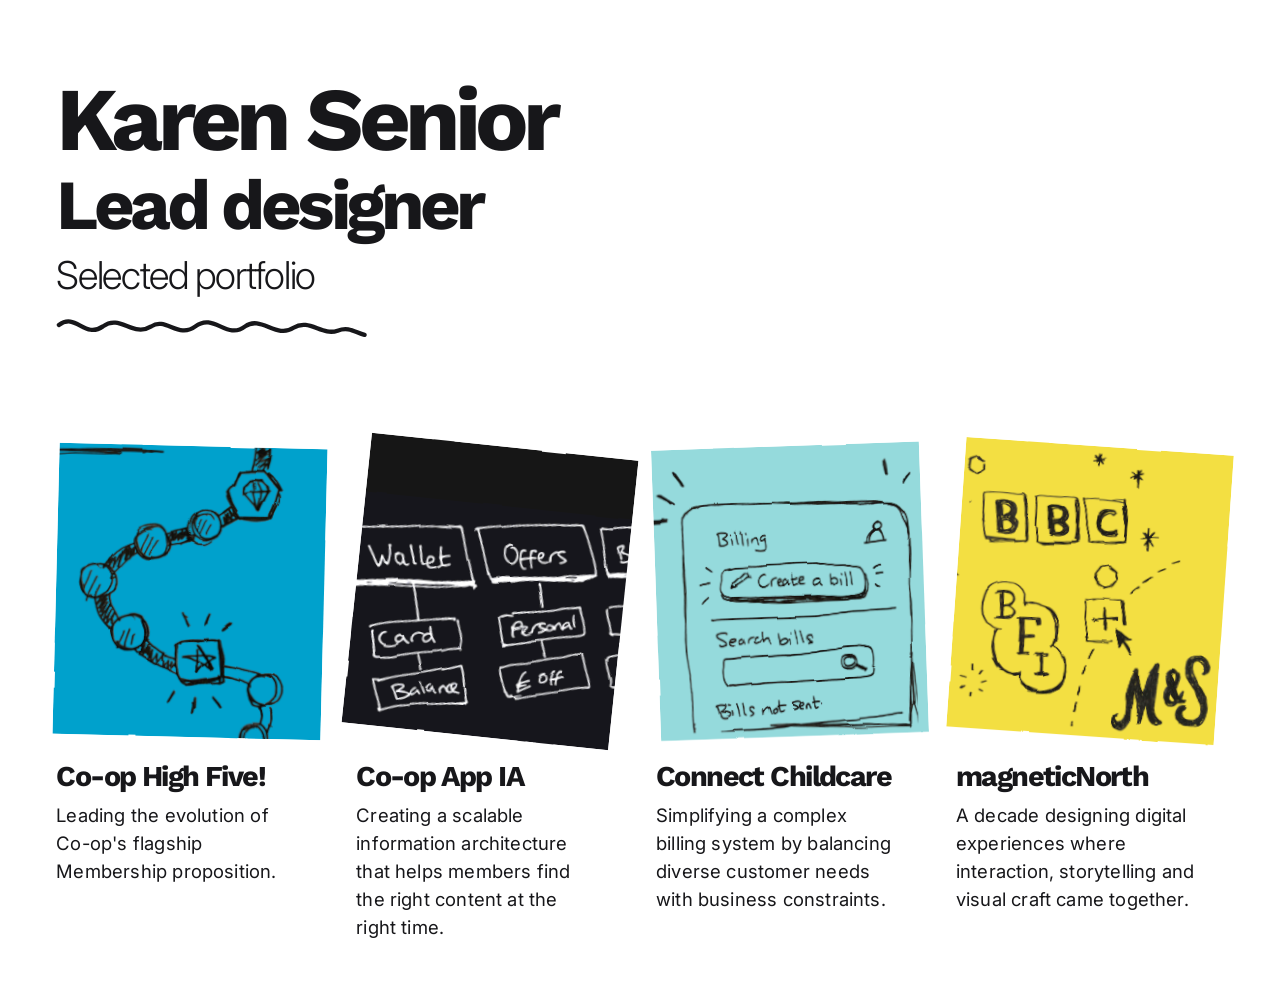
==== 03 Site/index.html @ f151f7a8 "Initial portfolio" ====
<!doctype html>
<html lang="en">
  <head>
    <meta charset="UTF-8" />
    <meta name="viewport" content="width=device-width, initial-scale=1.0" />
    <meta name="description" content="Selected work by Karen Senior, lead designer." />
    <title>Karen Senior — Lead designer</title>
    <link rel="stylesheet" href="styles.css" />
    <link rel="stylesheet" href="typography.css" />
  </head>
  <body>
    <svg class="motion-filters" aria-hidden="true" focusable="false">
      <filter id="hand-drawn-wiggle" x="-3%" y="-3%" width="106%" height="106%">
        <feTurbulence type="fractalNoise" baseFrequency="0.012 0.009" numOctaves="2" seed="8" result="noise">
          <animate attributeName="baseFrequency" values="0.018 0.012;0.009 0.022;0.022 0.011;0.018 0.012" dur="1.9s" repeatCount="indefinite" />
        </feTurbulence>
        <feDisplacementMap in="SourceGraphic" in2="noise" scale="3.5" xChannelSelector="R" yChannelSelector="G" />
      </filter>
    </svg>
    <main class="portfolio">
      <header class="intro">
        <p class="name">Karen Senior</p>
        <h1>Lead designer</h1>
        <p class="eyebrow">Selected portfolio</p>
        <svg class="scribble" viewBox="0 0 225 20" aria-hidden="true"><path d="M2 7c12-9 18 10 31 1 12-9 21 8 34 0 10-7 19 9 31 0 13-10 22 10 35 0 11-8 22 9 34 1 11-7 20 6 31 2 8-3 12 1 19 3" fill="none" stroke="currentColor" stroke-width="3" stroke-linecap="round"/></svg>
      </header>

      <section class="projects" aria-label="Selected projects">
        <a class="project high-five" href="co-op-high-five.html">
          <span class="art"><img src="assets/high-five-hero.png" alt="Co-op High Five illustration" /></span>
          <span class="project-copy"><strong>Co-op High Five!</strong><span>Leading the evolution of Co-op's flagship Membership proposition.</span></span>
        </a>
        <a class="project app-ia" href="co-op-app-ia.html">
          <span class="art"><img src="assets/coop-ia-hero.png" alt="Co-op App information architecture sketch" /></span>
          <span class="project-copy"><strong>Co-op App IA</strong><span>Creating a scalable information architecture that helps members find the right content at the right time.</span></span>
        </a>
        <a class="project childcare" href="connect-childcare.html">
          <span class="art"><img src="assets/connect-childcare-hero.png" alt="Connect Childcare billing sketch" /></span>
          <span class="project-copy"><strong>Connect Childcare</strong><span>Simplifying a complex billing system by balancing diverse customer needs with business constraints.</span></span>
        </a>
        <a class="project magnetic" href="magnetic-north.html">
          <span class="art"><img src="assets/magneticnorth-hero.png" alt="magneticNorth lettering illustration" /></span>
          <span class="project-copy"><strong>magneticNorth</strong><span>A decade designing digital experiences where interaction, storytelling and visual craft came together.</span></span>
        </a>
      </section>
    </main>
  </body>
</html>
---- 03 Site/styles.css ----
@import url('https://fonts.googleapis.com/css2?family=Inter:wght@300;400&family=Work+Sans:wght@700&display=swap');

:root { --ink:#17171a; --paper:#fff; }
* { box-sizing:border-box; }
body { margin:0; background:var(--paper); color:var(--ink); font-family:"Inter", Arial, sans-serif; font-weight:400; letter-spacing:.01em; }
h1, h2, h3 { font-family:"Work Sans", Arial, sans-serif; font-weight:700; }
.portfolio { max-width:1920px; margin:auto; padding:clamp(2.5rem, 6vw, 5.5rem) clamp(1.5rem, 4.4vw, 5.2rem) 4rem; }
.intro { margin-bottom:clamp(4.5rem, 8vw, 8rem); }
.name, h1, .eyebrow { margin:0; letter-spacing:-.065em; line-height:.96; }
.name { font-size:clamp(3.6rem, 7vw, 7.1rem); font-family:"Work Sans", Arial, sans-serif; font-weight:700; }
h1 { margin-top:.13em; font-size:clamp(3rem, 5.5vw, 5.9rem); font-weight:700; }
.eyebrow { margin-top:.4em; font-size:30px; font-weight:300; line-height:1.08; letter-spacing:-.035em; }
.scribble { display:block; width:clamp(17rem, 25vw, 29rem); max-width:100%; margin-top:1.15rem; }
.projects { display:grid; grid-template-columns:repeat(4, minmax(0, 1fr)); gap:clamp(1rem, 2.5vw, 3.2rem); align-items:start; }
.project { color:inherit; text-decoration:none; display:block; min-width:0; }
.art { display:block; aspect-ratio: .92; overflow:hidden; transition:transform .25s ease, box-shadow .25s ease; }
.art img { display:block; width:100%; height:100%; object-fit:cover; filter:url(#hand-drawn-wiggle); }
.motion-filters { position:absolute; width:0; height:0; overflow:hidden; }
.high-five .art { --tilt:1.42deg; --hover-tilt:-2.58deg; transform:rotate(var(--tilt)); }
.app-ia .art { --tilt:6deg; --hover-tilt:2deg; transform:rotate(var(--tilt)); }
.childcare .art { --tilt:-2deg; --hover-tilt:2deg; transform:rotate(var(--tilt)); }
.magnetic .art { --tilt:4deg; --hover-tilt:0deg; transform:rotate(var(--tilt)); }
.project-copy { display:block; padding-top:clamp(1.5rem, 2vw, 2.5rem); }
.project-copy strong { display:block; font-family:"Work Sans", Arial, sans-serif; font-size:clamp(1.45rem, 2.25vw, 2.85rem); font-weight:700; line-height:1; letter-spacing:-.055em; }
.project-copy span { display:block; margin-top:.7rem; max-width:80%; font-size:clamp(1rem, 1.45vw, 1.65rem); line-height:1.06; letter-spacing:.01em; }
.project:hover .art, .project:focus-visible .art { transform:translateY(-.5rem) rotate(var(--hover-tilt)); box-shadow:0 .7rem 1.4rem rgb(0 0 0 / .13); }
.project:focus-visible { outline:3px solid #1266c3; outline-offset:7px; }
@media (min-width: 768px) { .eyebrow { font-size:clamp(2.25rem, 3vw, 3.25rem); } }
@media (max-width: 880px) { .projects { grid-template-columns:repeat(2, minmax(0, 1fr)); gap:3rem 1.5rem; } }
@media (max-width: 510px) { .portfolio { padding-top:2.25rem; } .intro { margin-bottom:4rem; } .projects { grid-template-columns:1fr; gap:7.3125rem; } .art { aspect-ratio:1.15; } .project-copy strong { font-size:2rem; } .project-copy span { font-size:1.25rem; } }
@media (prefers-reduced-motion: reduce) { .art img { filter:none; } .art, .project:hover .art, .project:focus-visible .art { transition:none; transform:rotate(var(--tilt)); } }
---- 03 Site/typography.css ----
/* Slightly more open tracking for reading copy. */
body { letter-spacing:.01em; }
.project-copy span,
.details p,
.case-copy p,
.case-copy li { letter-spacing:.01em !important; line-height:1.5 !important; }

.project-copy span,
.details p,
.case-copy section { max-width:90% !important; }
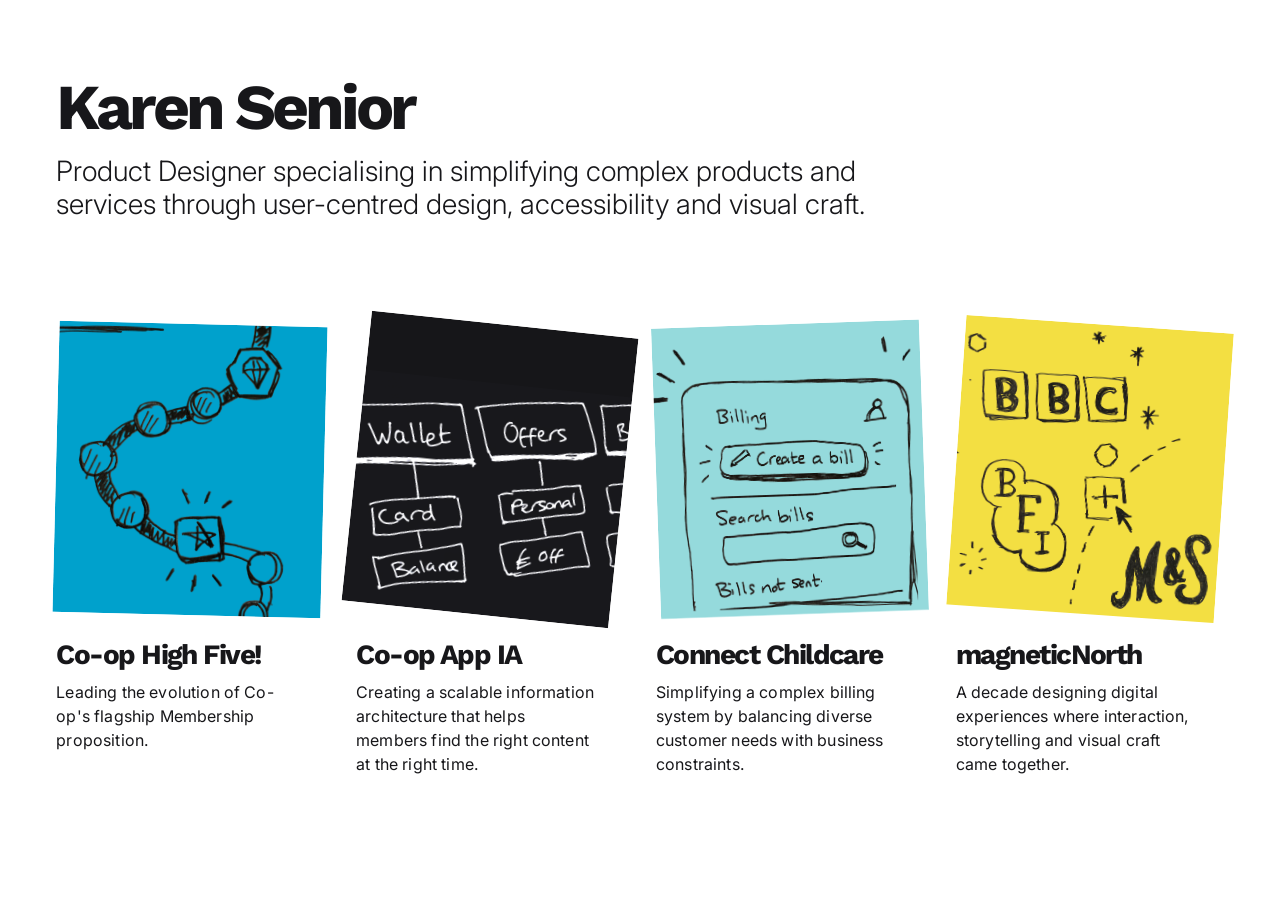
==== commit 4012f50d: "Update portfolio case studies and typography" ====
--- a/03 Site/index.html
+++ b/03 Site/index.html
@@ -9,20 +9,10 @@
     <link rel="stylesheet" href="typography.css" />
   </head>
   <body>
-    <svg class="motion-filters" aria-hidden="true" focusable="false">
-      <filter id="hand-drawn-wiggle" x="-3%" y="-3%" width="106%" height="106%">
-        <feTurbulence type="fractalNoise" baseFrequency="0.012 0.009" numOctaves="2" seed="8" result="noise">
-          <animate attributeName="baseFrequency" values="0.018 0.012;0.009 0.022;0.022 0.011;0.018 0.012" dur="1.9s" repeatCount="indefinite" />
-        </feTurbulence>
-        <feDisplacementMap in="SourceGraphic" in2="noise" scale="3.5" xChannelSelector="R" yChannelSelector="G" />
-      </filter>
-    </svg>
     <main class="portfolio">
       <header class="intro">
         <p class="name">Karen Senior</p>
-        <h1>Lead designer</h1>
-        <p class="eyebrow">Selected portfolio</p>
-        <svg class="scribble" viewBox="0 0 225 20" aria-hidden="true"><path d="M2 7c12-9 18 10 31 1 12-9 21 8 34 0 10-7 19 9 31 0 13-10 22 10 35 0 11-8 22 9 34 1 11-7 20 6 31 2 8-3 12 1 19 3" fill="none" stroke="currentColor" stroke-width="3" stroke-linecap="round"/></svg>
+        <h1>Product Designer specialising in simplifying complex products and services through user-centred design, accessibility and visual craft.</h1>
       </header>
 
       <section class="projects" aria-label="Selected projects">
--- a/03 Site/styles.css
+++ b/03 Site/styles.css
@@ -7,25 +7,27 @@
 .portfolio { max-width:1920px; margin:auto; padding:clamp(2.5rem, 6vw, 5.5rem) clamp(1.5rem, 4.4vw, 5.2rem) 4rem; }
 .intro { margin-bottom:clamp(4.5rem, 8vw, 8rem); }
 .name, h1, .eyebrow { margin:0; letter-spacing:-.065em; line-height:.96; }
-.name { font-size:clamp(3.6rem, 7vw, 7.1rem); font-family:"Work Sans", Arial, sans-serif; font-weight:700; }
-h1 { margin-top:.13em; font-size:clamp(3rem, 5.5vw, 5.9rem); font-weight:700; }
+.name { font-size:clamp(3rem, 5vw, 5rem); font-family:"Work Sans", Arial, sans-serif; font-weight:700; }
+h1 { width:100%; max-width:42ch; margin-top:.2em; font-family:"Inter", Arial, sans-serif; font-size:clamp(1.5rem, 2.3vw, 2.4rem); line-height:1.08; font-weight:300; letter-spacing:-.035em; }
+.intro h1 { max-width:none; margin-top:calc(.4rem + 10px); font-family:"Inter", Arial, sans-serif !important; font-size:28px !important; line-height:33.6px !important; font-weight:300 !important; letter-spacing:0em !important; }
 .eyebrow { margin-top:.4em; font-size:30px; font-weight:300; line-height:1.08; letter-spacing:-.035em; }
 .scribble { display:block; width:clamp(17rem, 25vw, 29rem); max-width:100%; margin-top:1.15rem; }
 .projects { display:grid; grid-template-columns:repeat(4, minmax(0, 1fr)); gap:clamp(1rem, 2.5vw, 3.2rem); align-items:start; }
 .project { color:inherit; text-decoration:none; display:block; min-width:0; }
 .art { display:block; aspect-ratio: .92; overflow:hidden; transition:transform .25s ease, box-shadow .25s ease; }
-.art img { display:block; width:100%; height:100%; object-fit:cover; filter:url(#hand-drawn-wiggle); }
+.art img { display:block; width:100%; height:100%; object-fit:cover; }
 .motion-filters { position:absolute; width:0; height:0; overflow:hidden; }
 .high-five .art { --tilt:1.42deg; --hover-tilt:-2.58deg; transform:rotate(var(--tilt)); }
 .app-ia .art { --tilt:6deg; --hover-tilt:2deg; transform:rotate(var(--tilt)); }
 .childcare .art { --tilt:-2deg; --hover-tilt:2deg; transform:rotate(var(--tilt)); }
 .magnetic .art { --tilt:4deg; --hover-tilt:0deg; transform:rotate(var(--tilt)); }
 .project-copy { display:block; padding-top:clamp(1.5rem, 2vw, 2.5rem); }
-.project-copy strong { display:block; font-family:"Work Sans", Arial, sans-serif; font-size:clamp(1.45rem, 2.25vw, 2.85rem); font-weight:700; line-height:1; letter-spacing:-.055em; }
-.project-copy span { display:block; margin-top:.7rem; max-width:80%; font-size:clamp(1rem, 1.45vw, 1.65rem); line-height:1.06; letter-spacing:.01em; }
+.project-copy strong { display:block; font-family:"Work Sans", Arial, sans-serif; font-size:1.75rem; font-weight:700; line-height:1; letter-spacing:-.055em; }
+.project-copy span { display:block; margin-top:.7rem; max-width:80%; font-size:clamp(1rem, 1.15vw, 1.25rem); line-height:1.18; letter-spacing:.01em; }
 .project:hover .art, .project:focus-visible .art { transform:translateY(-.5rem) rotate(var(--hover-tilt)); box-shadow:0 .7rem 1.4rem rgb(0 0 0 / .13); }
 .project:focus-visible { outline:3px solid #1266c3; outline-offset:7px; }
 @media (min-width: 768px) { .eyebrow { font-size:clamp(2.25rem, 3vw, 3.25rem); } }
+@media (min-width: 768px) { .intro h1 { width:70%; } }
 @media (max-width: 880px) { .projects { grid-template-columns:repeat(2, minmax(0, 1fr)); gap:3rem 1.5rem; } }
-@media (max-width: 510px) { .portfolio { padding-top:2.25rem; } .intro { margin-bottom:4rem; } .projects { grid-template-columns:1fr; gap:7.3125rem; } .art { aspect-ratio:1.15; } .project-copy strong { font-size:2rem; } .project-copy span { font-size:1.25rem; } }
+@media (max-width: 510px) { .portfolio { padding-top:2.25rem; } .intro { margin-bottom:4rem; } .projects { grid-template-columns:1fr; gap:7.3125rem; } .art { aspect-ratio:1.15; } .project-copy strong { font-size:1.75rem; } .project-copy span { font-size:1.25rem; } }
 @media (prefers-reduced-motion: reduce) { .art img { filter:none; } .art, .project:hover .art, .project:focus-visible .art { transition:none; transform:rotate(var(--tilt)); } }
